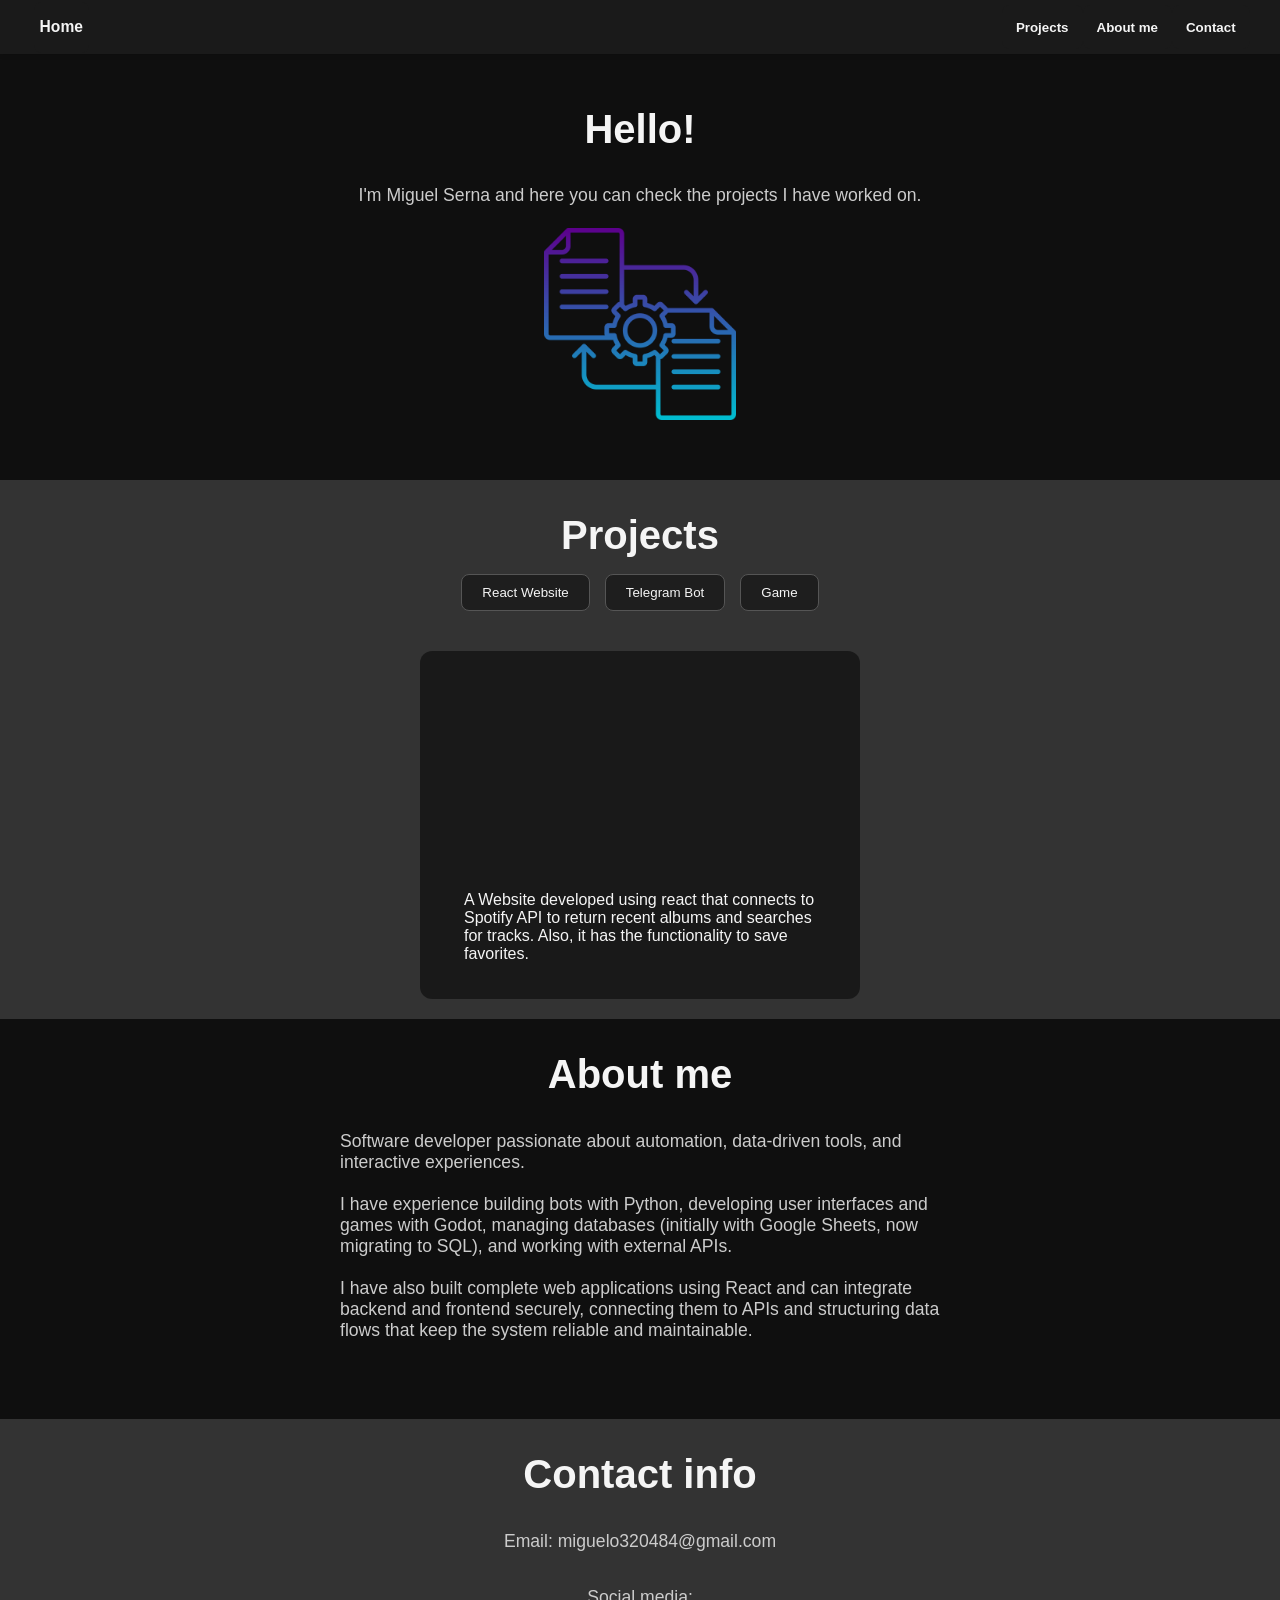
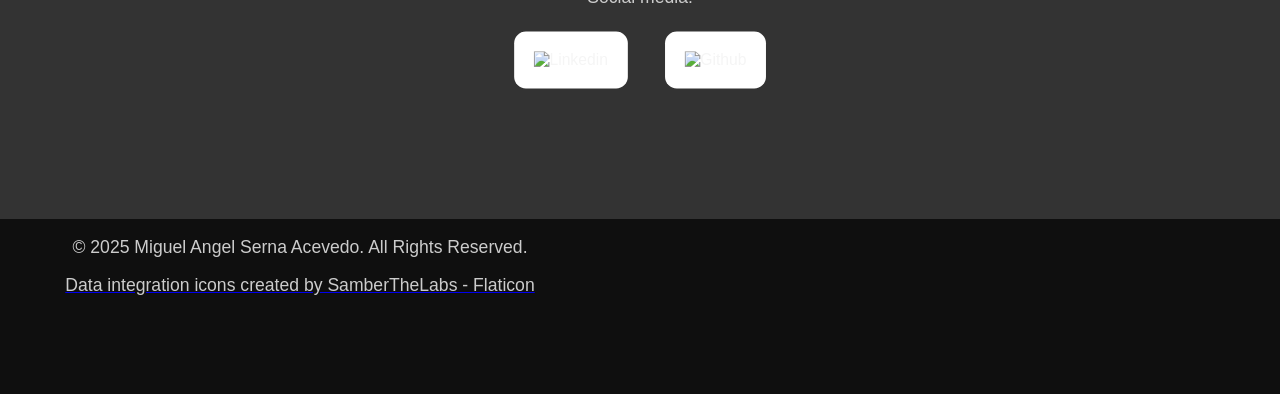
==== index.html @ 56863bd1 "Update index.html Fixed class licence not showing" ====
<!doctype html>
<html lang="en">
  <head>
    <meta charset="UTF-8" />
    <link rel="icon" type="image/png" href="./assets/icon.png" />
    <meta name="viewport" content="width=device-width, initial-scale=1.0" />
    <title>Miguel Serna</title>
    <link rel="stylesheet" href="style.css" />
  </head>
  <body>
    <div class="overlay"></div>
    <nav class="navbar">
      <div class="navbar-text">
        <button class="navbar-button" onclick="scrollToSection(`#home`)">
          <h3>Home</h3>
        </button>
      </div>
      <div class="navbar-text">
        <button class="navbar-button" onclick="scrollToSection(`#projects`)">
          <h3 class="navbar-sections">Projects</h3>
        </button>
        <button class="navbar-button" onclick="scrollToSection(`#about-me`)">
          <h3 class="navbar-sections">About me</h3>
        </button>
        <button class="navbar-button" onclick="scrollToSection(`#contact-me`)">
          <h3 class="navbar-sections">Contact</h3>
        </button>
      </div>
    </nav>
    <div class="container">
      <div id="home" class="section alt">
        <h1 class="title">Hello!</h1>
        <p class="description">
          I'm Miguel Serna and here you can check the projects I have worked on.
        </p>

        <img src="assets/data.png" alt="image" />
      </div>
      <div id="projects" class="section">
        <h2 class="title">Projects</h2>

        <div class="buttons">
          <button id="website-btn" class="toggle-btn">React Website</button>
          <button id="bot-btn" class="toggle-btn">Telegram Bot</button>
          <button id="game-btn" class="toggle-btn">Game</button>
        </div>

        <a
          href="https://music-app-miguel.netlify.app/"
          target="_blank"
          class="project-link"
        >
          <div id="website-project" class="project">
            <video
              class="video"
              src="assets/website.mp4"
              autoplay
              muted
              loop
            ></video>
            <p class="project-description">
              A Website developed using react that connects to Spotify API to
              return recent albums and searches for tracks. Also, it has the
              functionality to save favorites.
            </p>
          </div>
        </a>

        <a
          href="https://github.com/Sermiac/Telegram_bot"
          target="_blank"
          class="project-link"
        >
          <div id="bot-project" class="project">
            <video
              class="video"
              src="assets/bot.mp4"
              autoplay
              muted
              loop
            ></video>
            <p class="description">
              A Telegram bot that lists products, provides prices, and processes
              orders while sending notifications to a specific group ID. It uses
              a Google Sheets database to track totals and subtotals.
            </p>
          </div>
        </a>

        <a
          href="https://github.com/Sermiac/Choices-We-Make"
          target="_blank"
          class="project-link"
        >
          <div id="game-project" class="project">
            <video
              class="video"
              src="assets/game.mp4"
              autoplay
              muted
              loop
            ></video>
            <p class="description">
              2D side-scrolling narrative game with a modular system for
              configuring storylines, scenes, objects, and transitions via text
              files. Focused on streamlined story delivery and flexible content
              design.
            </p>
          </div>
        </a>
      </div>
      <div id="about-me" class="section alt">
        <h2 class="title">About me</h2>
        <p class="description">
          Software developer passionate about automation, data-driven tools, and
          interactive experiences.
          <br /><br />
          I have experience building bots with Python, developing user
          interfaces and games with Godot, managing databases (initially with
          Google Sheets, now migrating to SQL), and working with external APIs.
          <br /><br />
          I have also built complete web applications using React and can
          integrate backend and frontend securely, connecting them to APIs and
          structuring data flows that keep the system reliable and maintainable.
        </p>
      </div>
      <div id="contact-me" class="section">
        <h2 class="title">Contact info</h2>
        <p class="description">Email: miguelo320484@gmail.com</p>
        <p class="description">Social media:</p>
        <div class="buttons">
          <a
            href="https://linkedin.com/in/miguel-serna-acevedo-18a68b280"
            target="_blank"
            class="project-link"
          >
            <div class="contact-container alt">
              <img
                src="https://imgs.search.brave.com/XATwlzvAygQOLcfSoq_DYROZoWQ9EqKT78TuJNdqAvY/rs:fit:860:0:0:0/g:ce/aHR0cHM6Ly9zdGF0/aWMudmVjdGVlenku/Y29tL3N5c3RlbS9y/ZXNvdXJjZXMvdGh1/bWJuYWlscy8wMjMv/OTg2LzU2OC9zbWFs/bC9saW5rZWRpbi1s/b2dvLWxpbmtlZGlu/LWxvZ28tdHJhbnNw/YXJlbnQtbGlua2Vk/aW4taWNvbi10cmFu/c3BhcmVudC1mcmVl/LWZyZWUtcG5nLnBu/Zw"
                alt="Linkedin"
              />
            </div>
          </a>
          <a
            href="https://github.com/Sermiac"
            target="_blank"
            class="project-link"
          >
            <div class="contact-container alt">
              <img
                src="https://imgs.search.brave.com/np-NaC0N3gBsHZTYs6VaesbSU5ZQTfcZ-SAea-uqIb4/rs:fit:860:0:0:0/g:ce/aHR0cHM6Ly9hc3Nl/dHMuc3RpY2twbmcu/Y29tL2ltYWdlcy81/ODQ3Zjk4ZmNlZjEw/MTRjMGI1ZTQ4YzAu/cG5n"
                alt="Github"
              />
            </div>
          </a>
        </div>
      </div>
      <p class="description licence">
        © 2025 Miguel Angel Serna Acevedo. All Rights Reserved.
      </p>
      <a
        href="https://www.flaticon.com/free-icons/data-integration"
        title="data integration icons"
      >
        <p class="description licence">
          Data integration icons created by SamberTheLabs - Flaticon
        </p></a
      >
    </div>
  </body>
  <script src="main.js"></script>
</html>
---- style.css ----
body {
  margin: 0;
  background-color: #0f0f0f;
  color: #f5f5f5;
  font-family: "Segoe UI", sans-serif;
  overflow-x: hidden;
}

.overlay {
  opacity: 0.05;
  position: fixed;
  top: 0;
  left: 0;
  width: 100%;
  height: 100%;
  z-index: -1;
}

.navbar {
  position: fixed;
  width: 100%;
  text-align: center;
  background-color: #1a1a1a;
  padding: 0.1rem;
  display: flex;
  justify-content: space-between;
  align-items: center;
  box-shadow: 0 2px 4px rgba(0, 0, 0, 0.1);
  z-index: 1;
}

.navbar-button {
  box-shadow: 0;
  background-color: #1a1a1a;
  border-radius: 8px;
  border: 0;
  color: #f5f5f5;
  cursor: pointer;
}

.navbar-button:hover {
  transform: scale(1.05);
}

.navbar-text {
  margin-inline: 2rem;
  display: flex;
  justify-content: space-between;
  align-items: center;
}

.navbar-sections {
  font-size: 100%;
  margin-inline: 0.5rem;
}

.container {
  margin: 0 auto;
  padding: 80px 0;
}

.title {
  text-align: center;
  font-size: 2.5rem;
  margin-bottom: 1rem;
}

.description {
  margin-inline: 1rem;
  max-width: 600px;
  font-size: 1.1rem;
  color: #cccccc;
}

.project-description {
  margin-inline: 1.5rem;
  font-size: 1rem;
  max-width: 500px;
}

.section {
  left: 0;
  width: 100%;
  min-height: 400px;
  background-color: #333;

  text-align: justify-content;
  display: flex;
  align-items: center;
  flex-direction: column;
}

.section.alt {
  background-color: #0f0f0f;
}

.buttons {
  display: flex;
  justify-content: center;
  gap: 15px;
  margin-bottom: 20px;
}

.toggle-btn {
  background-color: #1e1e1e;
  border: 1px solid #555;
  color: #f5f5f5;
  padding: 10px 20px;
  border-radius: 8px;
  cursor: pointer;
  transition:
    transform 0.2s ease,
    background-color 0.3s ease;
}

.toggle-btn:hover {
  background-color: #333;
  transform: scale(1.05);
}

.project {
  opacity: 0;
  transform: scale(0.98);
  transition:
    opacity 0.3s ease,
    transform 0.3s ease;
  display: none;
  background-color: rgba(0, 0, 0, 0.5);
  border-radius: 12px;
  padding: 20px;
  margin-inline: 10px;
  margin-top: 20px;
  margin-bottom: 20px;

  max-width: 400px;
}

.project.visible {
  display: block;
  opacity: 1;
  transform: scale(1);
}

.project.hidden {
  opacity: 0;
  transform: scale(0.95);
}

.project-link {
  text-decoration: none;
  color: inherit;
  display: block;
}

.project-link:hover .project {
  transform: scale(1.02);
  transition: transform 0.3s ease;
}

.video {
  min-width: 400px;
  max-width: 100%;
  height: auto;

  width: clamp(400px, 50%, 600px);
}

.contact-container {
  transform: scale(0.98);
  transition:
    opacity 0.3s ease,
    transform 0.3s ease;
  display: block;
  background-color: rgba(0, 0, 0, 0.5);
  border-radius: 12px;
  padding: 20px;
  margin-inline: 10px;
  margin-top: 5px;
  cursor: pointer;
}
.contact-container.alt {
  background-color: #ffffff;
}

.contact-container:hover {
  transform: scale(1.02);
  transition: transform 0.3s ease;
}

.contact-container:hover .alt {
  transform: none;
  transition: none;
}

.description.licence {
  margin-inline: 0;
  text-align: center;
}

img {
  max-width: 200px;
}

.foto {
  padding: 5px;
  border-radius: 50px;
  max-width: 50px;
}
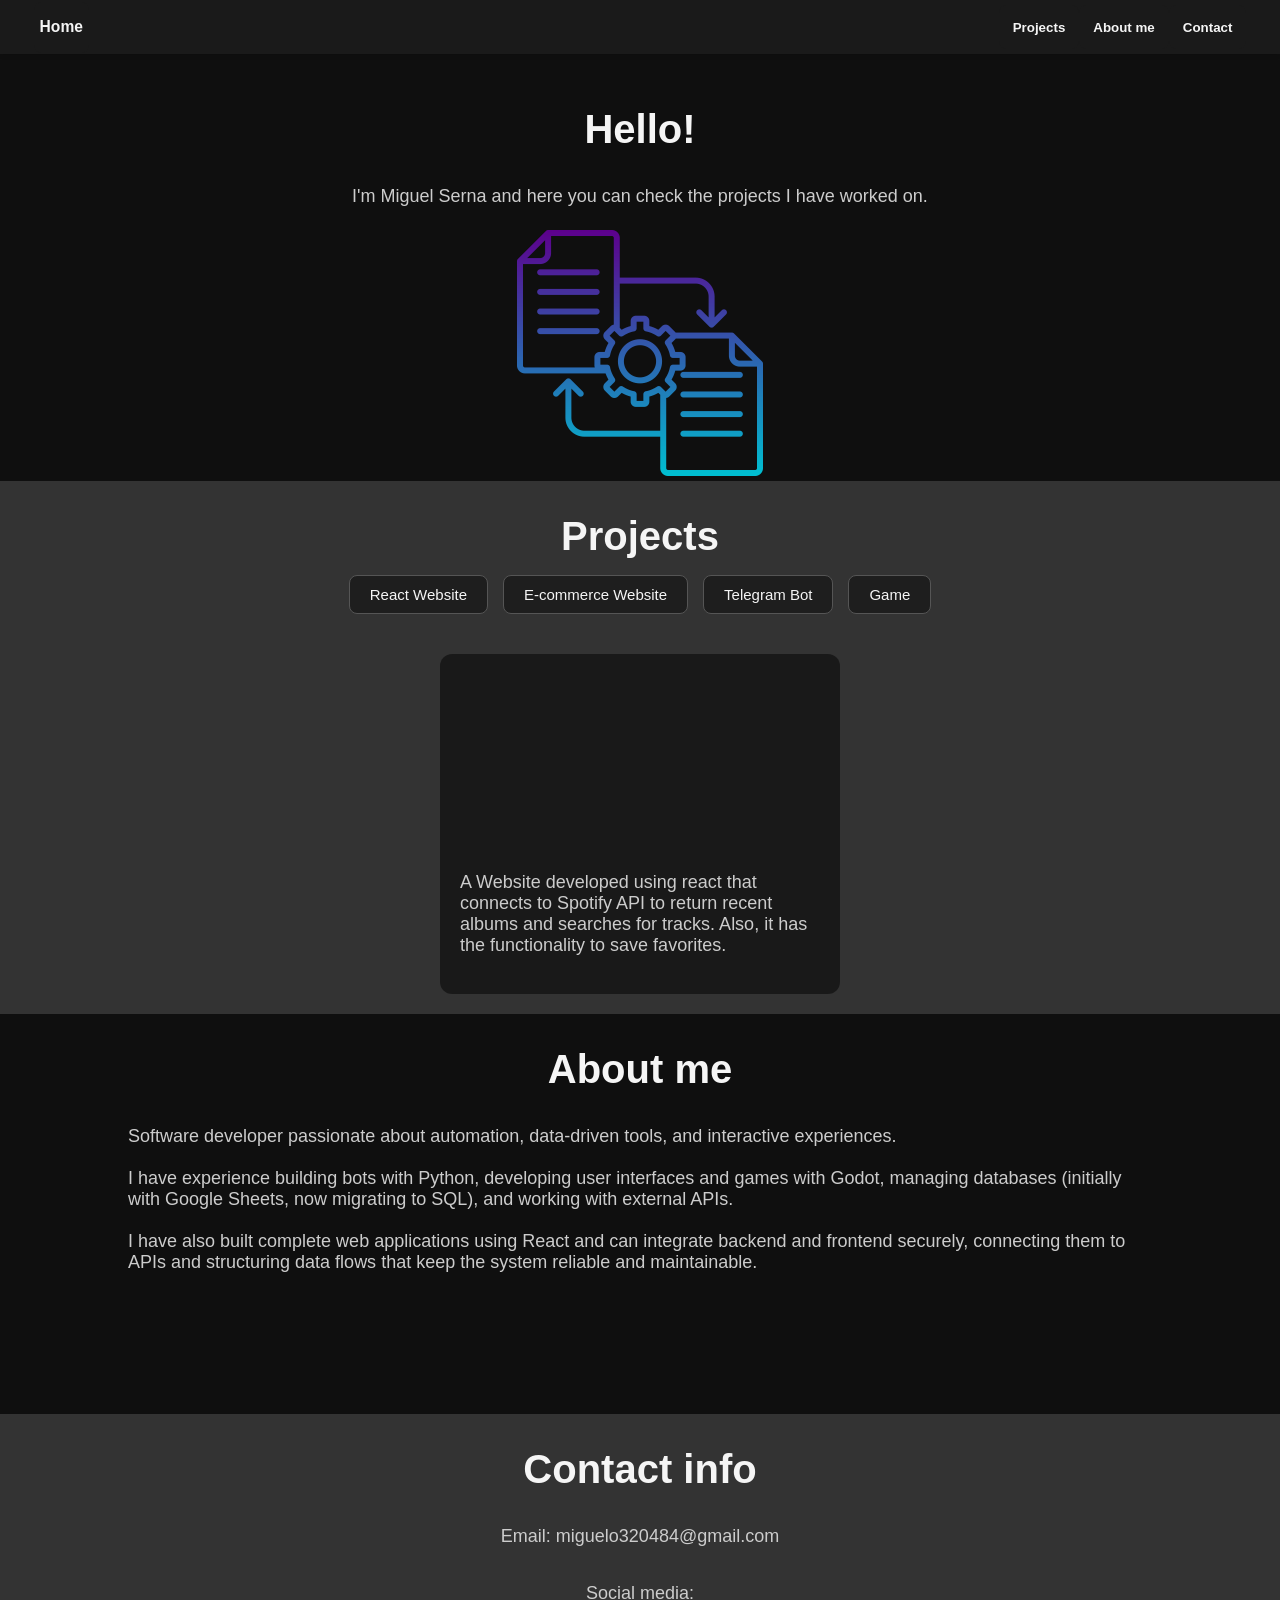
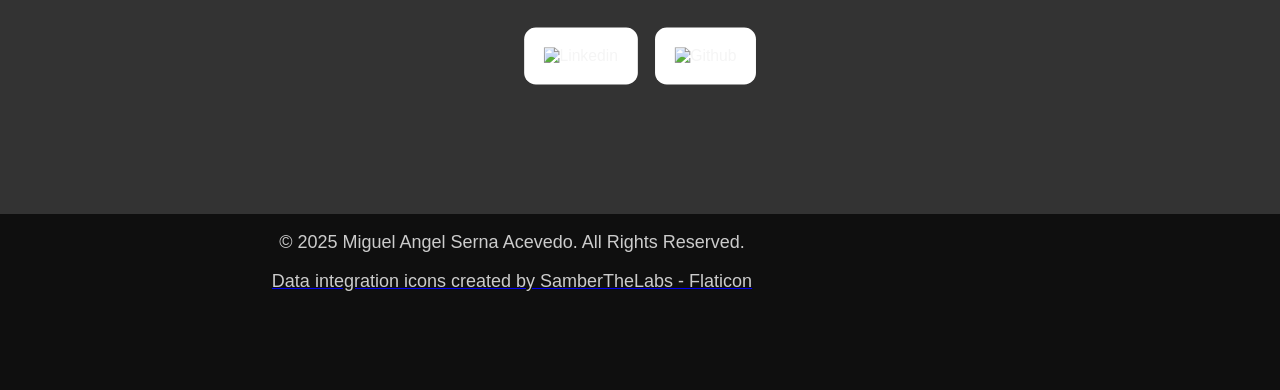
==== commit 472e3395: "Added projects Added e-commerce project Updated styles to fit cellphone resolutions" ====
--- a/index.html
+++ b/index.html
@@ -41,6 +41,9 @@
 
         <div class="buttons">
           <button id="website-btn" class="toggle-btn">React Website</button>
+          <button id="e-commerce-btn" class="toggle-btn">
+            E-commerce Website
+          </button>
           <button id="bot-btn" class="toggle-btn">Telegram Bot</button>
           <button id="game-btn" class="toggle-btn">Game</button>
         </div>
@@ -58,7 +61,7 @@
               muted
               loop
             ></video>
-            <p class="project-description">
+            <p class="description">
               A Website developed using react that connects to Spotify API to
               return recent albums and searches for tracks. Also, it has the
               functionality to save favorites.
@@ -83,6 +86,24 @@
               A Telegram bot that lists products, provides prices, and processes
               orders while sending notifications to a specific group ID. It uses
               a Google Sheets database to track totals and subtotals.
+            </p>
+          </div>
+        </a>
+
+        <a href="http://192.210.228.253/" target="_blank" class="project-link">
+          <div id="e-commerce-project" class="project">
+            <video
+              class="video"
+              src="assets/e-commerce.mp4"
+              autoplay
+              muted
+              loop
+            ></video>
+            <p class="description">
+              Web application with product catalog management, dynamic product
+              pages, shopping cart functionality, and user authentication. Built
+              database-driven logic for cart persistence, user sessions, and
+              order flow.
             </p>
           </div>
         </a>
--- a/style.css
+++ b/style.css
@@ -1,5 +1,12 @@
+* {
+  box-sizing: border-box;
+}
+
 body {
   margin: 0;
+  min-height: 100vh;
+  width: 100%;
+
   background-color: #0f0f0f;
   color: #f5f5f5;
   font-family: "Segoe UI", sans-serif;
@@ -57,6 +64,9 @@
 .container {
   margin: 0 auto;
   padding: 80px 0;
+
+  left: 0;
+  width: 100%;
 }
 
 .title {
@@ -66,14 +76,12 @@
 }
 
 .description {
-  margin-inline: 1rem;
-  max-width: 600px;
-  font-size: 1.1rem;
+  max-width: 80vw;
+  font-size: clamp(15px, 2.5vw, 18px);
   color: #cccccc;
 }
 
 .project-description {
-  margin-inline: 1.5rem;
   font-size: 1rem;
   max-width: 500px;
 }
@@ -88,6 +96,7 @@
   display: flex;
   align-items: center;
   flex-direction: column;
+  padding-inline: 1rem;
 }
 
 .section.alt {
@@ -111,6 +120,9 @@
   transition:
     transform 0.2s ease,
     background-color 0.3s ease;
+
+  max-width: 20vw;
+  font-size: clamp(10px, 2.5vw, 15px);
 }
 
 .toggle-btn:hover {
@@ -128,7 +140,6 @@
   background-color: rgba(0, 0, 0, 0.5);
   border-radius: 12px;
   padding: 20px;
-  margin-inline: 10px;
   margin-top: 20px;
   margin-bottom: 20px;
 
@@ -158,11 +169,11 @@
 }
 
 .video {
-  min-width: 400px;
+  display: block;
   max-width: 100%;
+  width: clamp(400px, 50%, 600px);
   height: auto;
-
-  width: clamp(400px, 50%, 600px);
+  margin: 0 auto;
 }
 
 .contact-container {
@@ -174,7 +185,6 @@
   background-color: rgba(0, 0, 0, 0.5);
   border-radius: 12px;
   padding: 20px;
-  margin-inline: 10px;
   margin-top: 5px;
   cursor: pointer;
 }
@@ -198,7 +208,7 @@
 }
 
 img {
-  max-width: 200px;
+  max-width: 20vw;
 }
 
 .foto {
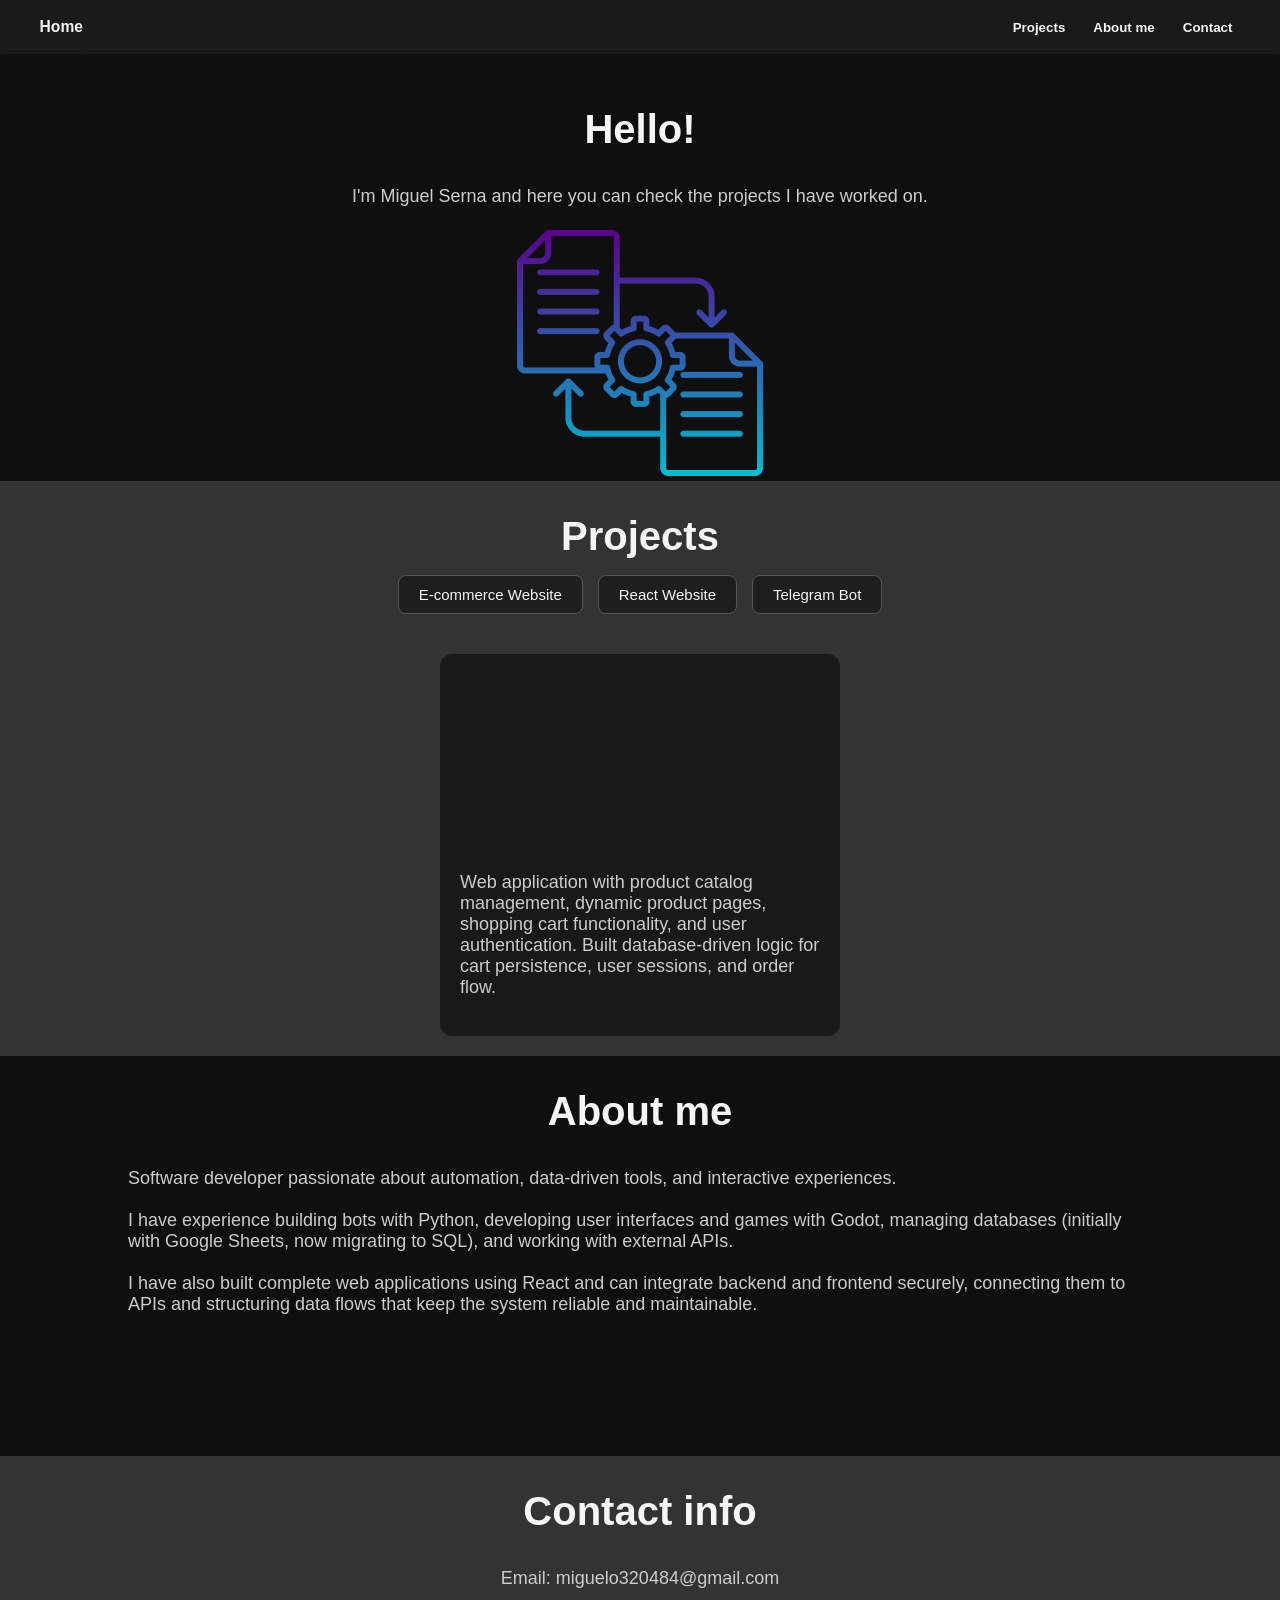
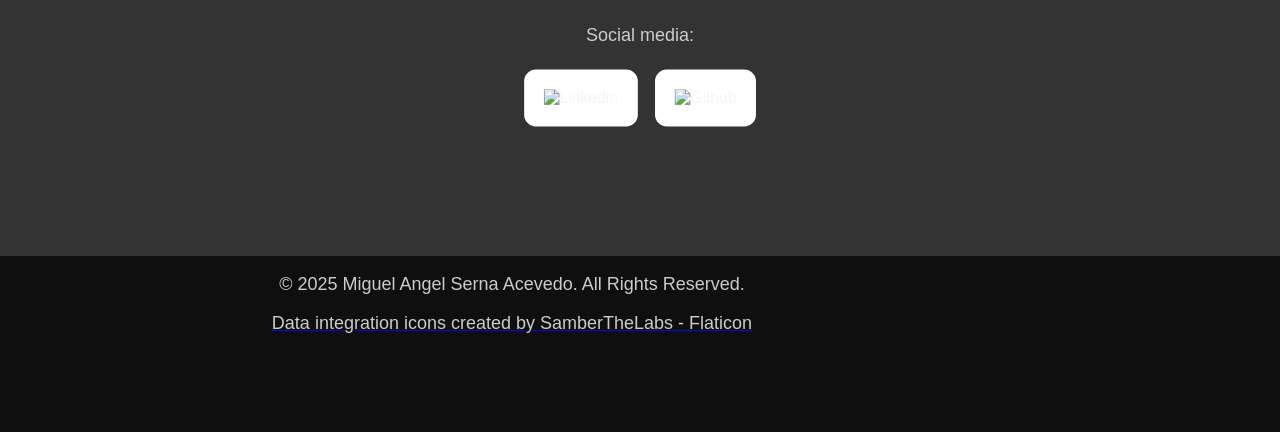
==== commit 4d1f6116: "Updated projects visuals" ====
--- a/index.html
+++ b/index.html
@@ -40,13 +40,31 @@
         <h2 class="title">Projects</h2>
 
         <div class="buttons">
-          <button id="website-btn" class="toggle-btn">React Website</button>
           <button id="e-commerce-btn" class="toggle-btn">
             E-commerce Website
           </button>
+          <button id="website-btn" class="toggle-btn">React Website</button>
+
           <button id="bot-btn" class="toggle-btn">Telegram Bot</button>
-          <button id="game-btn" class="toggle-btn">Game</button>
         </div>
+
+        <a href="https://sermiac.com.co" target="_blank" class="project-link">
+          <div id="e-commerce-project" class="project">
+            <video
+              class="video"
+              src="assets/e-commerce.mp4"
+              autoplay
+              muted
+              loop
+            ></video>
+            <p class="description">
+              Web application with product catalog management, dynamic product
+              pages, shopping cart functionality, and user authentication. Built
+              database-driven logic for cart persistence, user sessions, and
+              order flow.
+            </p>
+          </div>
+        </a>
 
         <a
           href="https://music-app-miguel.netlify.app/"
@@ -86,46 +104,6 @@
               A Telegram bot that lists products, provides prices, and processes
               orders while sending notifications to a specific group ID. It uses
               a Google Sheets database to track totals and subtotals.
-            </p>
-          </div>
-        </a>
-
-        <a href="http://192.210.228.253/" target="_blank" class="project-link">
-          <div id="e-commerce-project" class="project">
-            <video
-              class="video"
-              src="assets/e-commerce.mp4"
-              autoplay
-              muted
-              loop
-            ></video>
-            <p class="description">
-              Web application with product catalog management, dynamic product
-              pages, shopping cart functionality, and user authentication. Built
-              database-driven logic for cart persistence, user sessions, and
-              order flow.
-            </p>
-          </div>
-        </a>
-
-        <a
-          href="https://github.com/Sermiac/Choices-We-Make"
-          target="_blank"
-          class="project-link"
-        >
-          <div id="game-project" class="project">
-            <video
-              class="video"
-              src="assets/game.mp4"
-              autoplay
-              muted
-              loop
-            ></video>
-            <p class="description">
-              2D side-scrolling narrative game with a modular system for
-              configuring storylines, scenes, objects, and transitions via text
-              files. Focused on streamlined story delivery and flexible content
-              design.
             </p>
           </div>
         </a>
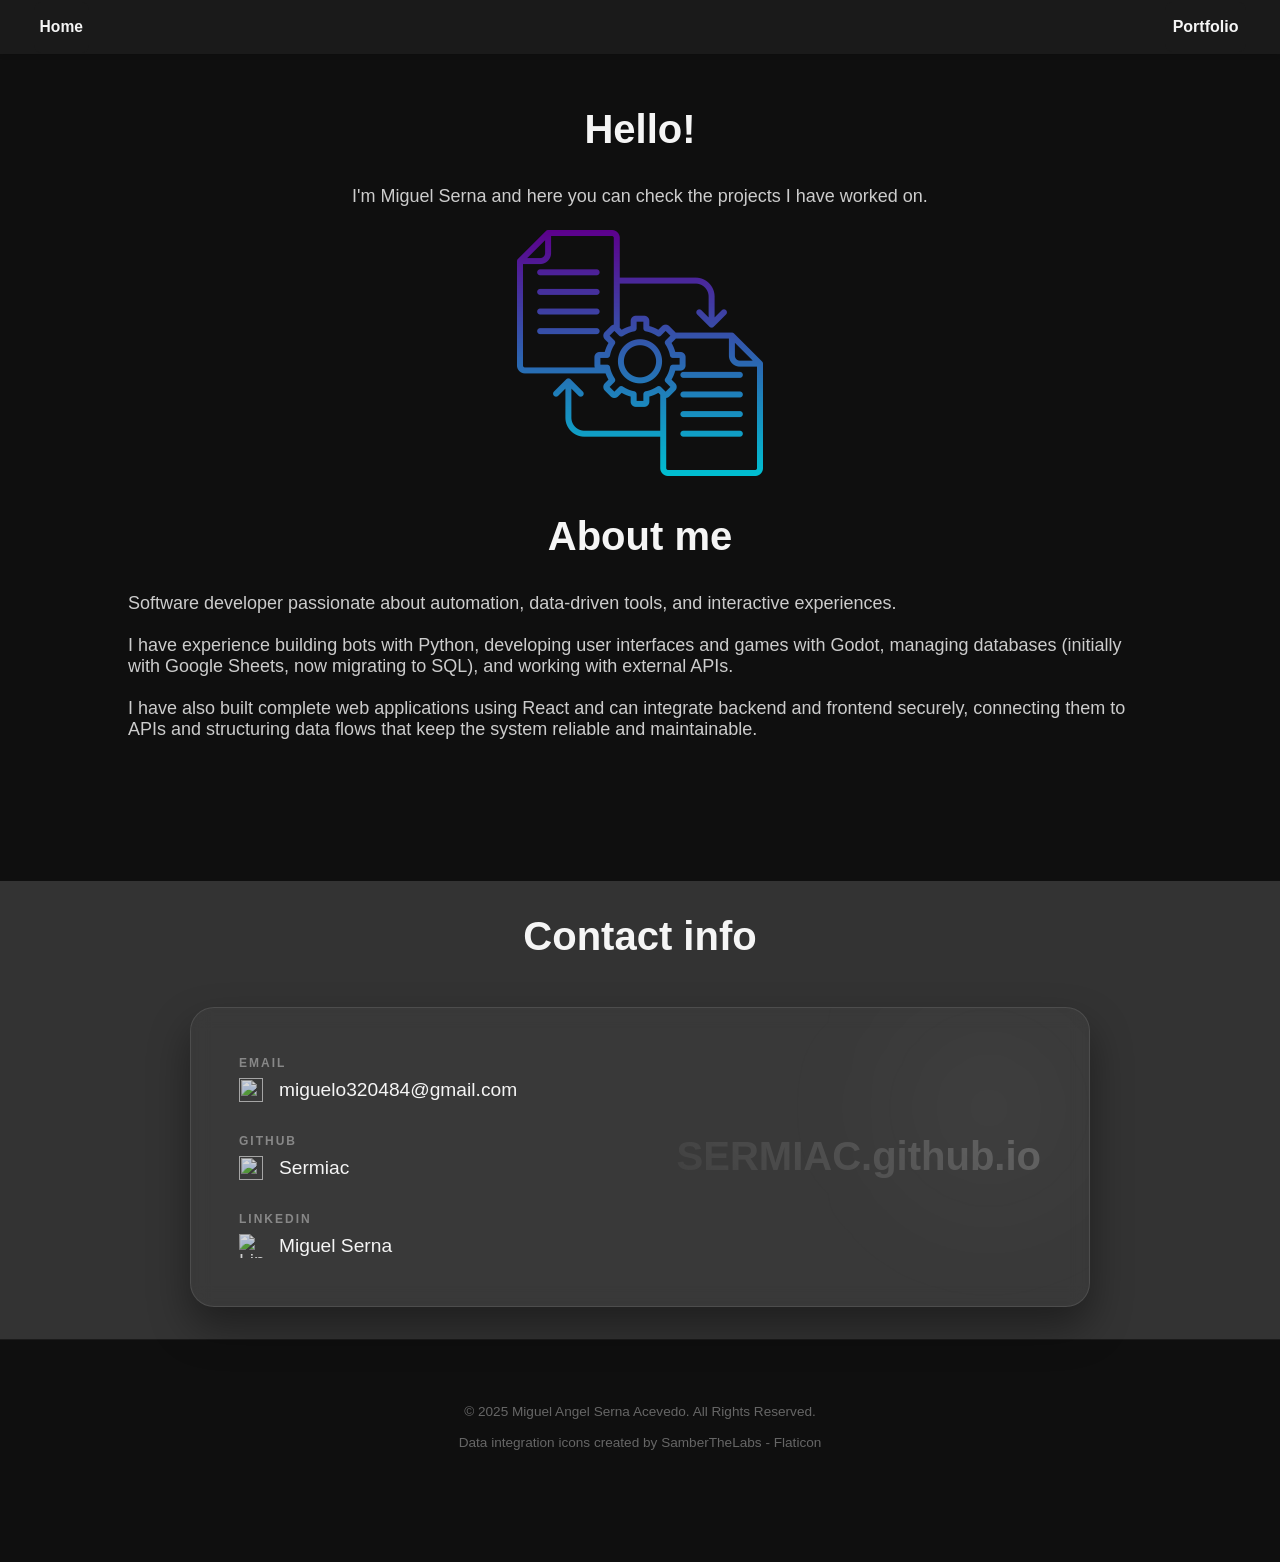
==== commit 2666631f: "Updated page organization and visuals" ====
--- a/index.html
+++ b/index.html
@@ -5,7 +5,7 @@
     <link rel="icon" type="image/png" href="./assets/icon.png" />
     <meta name="viewport" content="width=device-width, initial-scale=1.0" />
     <title>Miguel Serna</title>
-    <link rel="stylesheet" href="style.css" />
+    <link rel="stylesheet" href="css/style.css" />
   </head>
   <body>
     <div class="overlay"></div>
@@ -16,15 +16,13 @@
         </button>
       </div>
       <div class="navbar-text">
-        <button class="navbar-button" onclick="scrollToSection(`#projects`)">
-          <h3 class="navbar-sections">Projects</h3>
-        </button>
-        <button class="navbar-button" onclick="scrollToSection(`#about-me`)">
-          <h3 class="navbar-sections">About me</h3>
-        </button>
-        <button class="navbar-button" onclick="scrollToSection(`#contact-me`)">
-          <h3 class="navbar-sections">Contact</h3>
-        </button>
+        <a
+          href="pages/portfolio.html"
+          class="navbar-button"
+          style="text-decoration: none"
+        >
+          <h3 class="navbar-sections">Portfolio</h3>
+        </a>
       </div>
     </nav>
     <div class="container">
@@ -35,78 +33,6 @@
         </p>
 
         <img src="assets/data.png" alt="image" />
-      </div>
-      <div id="projects" class="section">
-        <h2 class="title">Projects</h2>
-
-        <div class="buttons">
-          <button id="e-commerce-btn" class="toggle-btn">
-            E-commerce Website
-          </button>
-          <button id="website-btn" class="toggle-btn">React Website</button>
-
-          <button id="bot-btn" class="toggle-btn">Telegram Bot</button>
-        </div>
-
-        <a href="https://sermiac.com.co" target="_blank" class="project-link">
-          <div id="e-commerce-project" class="project">
-            <video
-              class="video"
-              src="assets/e-commerce.mp4"
-              autoplay
-              muted
-              loop
-            ></video>
-            <p class="description">
-              Web application with product catalog management, dynamic product
-              pages, shopping cart functionality, and user authentication. Built
-              database-driven logic for cart persistence, user sessions, and
-              order flow.
-            </p>
-          </div>
-        </a>
-
-        <a
-          href="https://music-app-miguel.netlify.app/"
-          target="_blank"
-          class="project-link"
-        >
-          <div id="website-project" class="project">
-            <video
-              class="video"
-              src="assets/website.mp4"
-              autoplay
-              muted
-              loop
-            ></video>
-            <p class="description">
-              A Website developed using react that connects to Spotify API to
-              return recent albums and searches for tracks. Also, it has the
-              functionality to save favorites.
-            </p>
-          </div>
-        </a>
-
-        <a
-          href="https://github.com/Sermiac/Telegram_bot"
-          target="_blank"
-          class="project-link"
-        >
-          <div id="bot-project" class="project">
-            <video
-              class="video"
-              src="assets/bot.mp4"
-              autoplay
-              muted
-              loop
-            ></video>
-            <p class="description">
-              A Telegram bot that lists products, provides prices, and processes
-              orders while sending notifications to a specific group ID. It uses
-              a Google Sheets database to track totals and subtotals.
-            </p>
-          </div>
-        </a>
       </div>
       <div id="about-me" class="section alt">
         <h2 class="title">About me</h2>
@@ -125,47 +51,75 @@
       </div>
       <div id="contact-me" class="section">
         <h2 class="title">Contact info</h2>
-        <p class="description">Email: miguelo320484@gmail.com</p>
-        <p class="description">Social media:</p>
-        <div class="buttons">
-          <a
-            href="https://linkedin.com/in/miguel-serna-acevedo-18a68b280"
-            target="_blank"
-            class="project-link"
-          >
-            <div class="contact-container alt">
-              <img
-                src="https://imgs.search.brave.com/XATwlzvAygQOLcfSoq_DYROZoWQ9EqKT78TuJNdqAvY/rs:fit:860:0:0:0/g:ce/aHR0cHM6Ly9zdGF0/aWMudmVjdGVlenku/Y29tL3N5c3RlbS9y/ZXNvdXJjZXMvdGh1/bWJuYWlscy8wMjMv/OTg2LzU2OC9zbWFs/bC9saW5rZWRpbi1s/b2dvLWxpbmtlZGlu/LWxvZ28tdHJhbnNw/YXJlbnQtbGlua2Vk/aW4taWNvbi10cmFu/c3BhcmVudC1mcmVl/LWZyZWUtcG5nLnBu/Zw"
-                alt="Linkedin"
-              />
+        <div class="contact-section-container">
+          <div class="bg-animation"></div>
+
+          <div class="contact-columns">
+            <div class="contact-column-item">
+              <span class="contact-label">Email</span>
+              <a href="mailto:miguelo320484@gmail.com" class="contact-value">
+                <img
+                  src="https://cdn.simpleicons.org/gmail/white"
+                  width="20"
+                  alt=""
+                />
+                <span>miguelo320484@gmail.com</span>
+              </a>
             </div>
-          </a>
-          <a
-            href="https://github.com/Sermiac"
-            target="_blank"
-            class="project-link"
-          >
-            <div class="contact-container alt">
-              <img
-                src="https://imgs.search.brave.com/np-NaC0N3gBsHZTYs6VaesbSU5ZQTfcZ-SAea-uqIb4/rs:fit:860:0:0:0/g:ce/aHR0cHM6Ly9hc3Nl/dHMuc3RpY2twbmcu/Y29tL2ltYWdlcy81/ODQ3Zjk4ZmNlZjEw/MTRjMGI1ZTQ4YzAu/cG5n"
-                alt="Github"
-              />
+
+            <div class="contact-column-item">
+              <span class="contact-label">Github</span>
+              <a
+                href="https://github.com/Sermiac"
+                target="_blank"
+                class="contact-value"
+              >
+                <img
+                  src="https://cdn.simpleicons.org/github/white"
+                  width="20"
+                  alt=""
+                />
+                <span>Sermiac</span>
+              </a>
             </div>
-          </a>
+
+            <div class="contact-column-item">
+              <span class="contact-label">LinkedIn</span>
+              <a
+                href="https://linkedin.com/in/miguel-serna-acevedo-18a68b280"
+                target="_blank"
+                class="contact-value"
+              >
+                <img
+                  src="https://cdn-icons-png.flaticon.com/512/145/145807.png"
+                  width="20"
+                  alt="LinkedIn"
+                />
+                <span>Miguel Serna</span>
+              </a>
+            </div>
+          </div>
+
+          <div class="contact-brand">
+            <span class="brand-name">SERMIAC.github.io</span>
+          </div>
         </div>
       </div>
-      <p class="description licence">
-        © 2025 Miguel Angel Serna Acevedo. All Rights Reserved.
-      </p>
-      <a
-        href="https://www.flaticon.com/free-icons/data-integration"
-        title="data integration icons"
-      >
+      <footer>
         <p class="description licence">
-          Data integration icons created by SamberTheLabs - Flaticon
-        </p></a
-      >
+          © 2025 Miguel Angel Serna Acevedo. All Rights Reserved.
+        </p>
+        <a
+          href="https://www.flaticon.com/free-icons/data-integration"
+          title="data integration icons"
+          style="text-decoration: none"
+        >
+          <p class="description licence">
+            Data integration icons created by SamberTheLabs - Flaticon
+          </p></a
+        >
+      </footer>
     </div>
   </body>
-  <script src="main.js"></script>
+  <script src="js/main.js"></script>
 </html>
--- a/css/style.css
+++ b/css/style.css
@@ -0,0 +1,310 @@
+* {
+  box-sizing: border-box;
+}
+
+body {
+  margin: 0;
+  min-height: 100vh;
+  width: 100%;
+
+  background-color: #0f0f0f;
+  color: #f5f5f5;
+  font-family: "Segoe UI", sans-serif;
+  overflow-x: hidden;
+}
+
+.overlay {
+  opacity: 0.05;
+  position: fixed;
+  top: 0;
+  left: 0;
+  width: 100%;
+  height: 100%;
+  z-index: -1;
+}
+
+.navbar {
+  position: fixed;
+  width: 100%;
+  text-align: center;
+  background-color: #1a1a1a;
+  padding: 0.1rem;
+  display: flex;
+  justify-content: space-between;
+  align-items: center;
+  box-shadow: 0 2px 4px rgba(0, 0, 0, 0.1);
+  z-index: 1;
+}
+
+.navbar-button {
+  box-shadow: 0;
+  background-color: #1a1a1a;
+  border-radius: 8px;
+  border: 0;
+  color: #f5f5f5;
+  cursor: pointer;
+}
+
+.navbar-button:hover {
+  transform: scale(1.05);
+}
+
+.navbar-text {
+  margin-inline: 2rem;
+  display: flex;
+  justify-content: space-between;
+  align-items: center;
+}
+
+.navbar-sections {
+  font-size: 100%;
+  margin-inline: 0.5rem;
+}
+
+.container {
+  margin: 0 auto;
+  padding: 80px 0;
+
+  left: 0;
+  width: 100%;
+}
+
+.title {
+  text-align: center;
+  font-size: 2.5rem;
+  margin-bottom: 1rem;
+}
+
+.description {
+  max-width: 80vw;
+  font-size: clamp(15px, 2.5vw, 18px);
+  color: #cccccc;
+}
+
+.project-description {
+  font-size: 1rem;
+  max-width: 500px;
+}
+
+.section {
+  left: 0;
+  width: 100%;
+  min-height: 400px;
+  background-color: #333;
+
+  text-align: justify-content;
+  display: flex;
+  align-items: center;
+  flex-direction: column;
+  padding-inline: 1rem;
+}
+
+.section.alt {
+  background-color: #0f0f0f;
+}
+
+.project-grid {
+  display: grid;
+  grid-template-columns: repeat(auto-fit, minmax(300px, 1fr));
+  gap: 2rem;
+  width: 100%;
+  max-width: 1200px;
+  padding: 2rem;
+}
+
+.project-link {
+  text-decoration: none;
+  color: inherit;
+  display: block;
+}
+
+.project {
+  position: relative;
+  background-color: rgba(255, 255, 255, 0.05);
+  border-radius: 12px;
+  overflow: hidden;
+  transition: transform 0.3s ease, box-shadow 0.3s ease;
+  aspect-ratio: 16 / 9;
+  display: flex;
+  flex-direction: column;
+}
+
+.project:hover {
+  transform: translateY(-5px);
+  box-shadow: 0 10px 20px rgba(0, 0, 0, 0.4);
+}
+
+.video {
+  width: 100%;
+  height: 100%;
+  object-fit: cover;
+  display: block;
+}
+
+.project .description {
+  position: absolute;
+  bottom: 0;
+  left: 0;
+  right: 0;
+  background: linear-gradient(transparent, rgba(0, 0, 0, 0.9));
+  margin: 0;
+  max-width: 100%;
+  padding: 2rem 1rem 1rem;
+  opacity: 0;
+  transition: opacity 0.3s ease;
+  text-align: center;
+  font-size: 0.9rem;
+  pointer-events: none;
+}
+
+.project:hover .description {
+  opacity: 1;
+}
+
+.project-title {
+  position: absolute;
+  top: 1rem;
+  left: 1rem;
+  background: rgba(0, 0, 0, 0.6);
+  padding: 0.4rem 0.8rem;
+  border-radius: 4px;
+  font-size: 0.9rem;
+  font-weight: bold;
+  backdrop-filter: blur(4px);
+  z-index: 2;
+}
+.contact-section-container {
+  display: flex;
+  justify-content: space-between;
+  align-items: center;
+  width: 100%;
+  max-width: 900px;
+  margin: 2rem auto;
+  position: relative;
+  overflow: hidden;
+  padding: 3rem;
+  background: rgba(255, 255, 255, 0.03);
+  backdrop-filter: blur(10px);
+  border: 1px solid rgba(255, 255, 255, 0.1);
+  border-radius: 24px;
+  box-shadow: 0 20px 40px rgba(0, 0, 0, 0.4);
+}
+
+.contact-columns {
+  display: flex;
+  flex-direction: column;
+  gap: 2rem;
+  flex: 1;
+  z-index: 1;
+}
+
+.contact-column-item {
+  display: flex;
+  flex-direction: column;
+  gap: 0.5rem;
+  transition: transform 0.3s ease;
+}
+
+.contact-column-item:hover {
+  transform: translateX(10px);
+}
+
+.contact-label {
+  font-size: 0.75rem;
+  color: #888;
+  text-transform: uppercase;
+  letter-spacing: 2px;
+  font-weight: 600;
+}
+
+.contact-value {
+  display: flex;
+  align-items: center;
+  gap: 1rem;
+  font-size: 1.2rem;
+  color: #f5f5f5;
+  text-decoration: none;
+  transition: color 0.3s ease;
+}
+
+.contact-value:hover {
+  color: #ffffff;
+}
+
+.contact-value img {
+  width: 24px;
+  height: 24px;
+  opacity: 0.8;
+  transition: opacity 0.3s ease, transform 0.3s ease;
+}
+
+.contact-value:hover img {
+  opacity: 1;
+  transform: scale(1.1);
+}
+
+.contact-brand {
+  flex: 1;
+  text-align: right;
+  z-index: 1;
+  display: flex;
+  flex-direction: column;
+  justify-content: center;
+}
+
+.brand-name {
+  font-size: 2.5rem;
+  font-weight: 800;
+  background: linear-gradient(45deg, #555, #fff);
+  -webkit-background-clip: text;
+  -webkit-text-fill-color: transparent;
+  opacity: 0.2;
+  white-space: nowrap;
+  user-select: none;
+}
+
+.bg-animation {
+  position: absolute;
+  top: -50px;
+  right: -50px;
+  width: 300px;
+  height: 300px;
+  background: radial-gradient(circle, rgba(255,255,255,0.05) 0%, transparent 70%);
+  border-radius: 50%;
+  filter: blur(60px);
+  animation: float 10s infinite ease-in-out;
+  z-index: 0;
+}
+
+@keyframes float {
+  0%, 100% { transform: translate(0, 0); }
+  50% { transform: translate(-30px, 30px); }
+}
+
+footer {
+  width: 100%;
+  padding: 4rem 2rem 2rem;
+  display: flex;
+  flex-direction: column;
+  align-items: center;
+  gap: 1rem;
+  background-color: transparent;
+  border-top: 1px solid rgba(255, 255, 255, 0.05);
+}
+
+.description.licence {
+  margin: 0;
+  text-align: center;
+  font-size: 0.85rem;
+  color: #666;
+}
+
+img {
+  max-width: 20vw;
+}
+
+.foto {
+  padding: 5px;
+  border-radius: 50px;
+  max-width: 50px;
+}
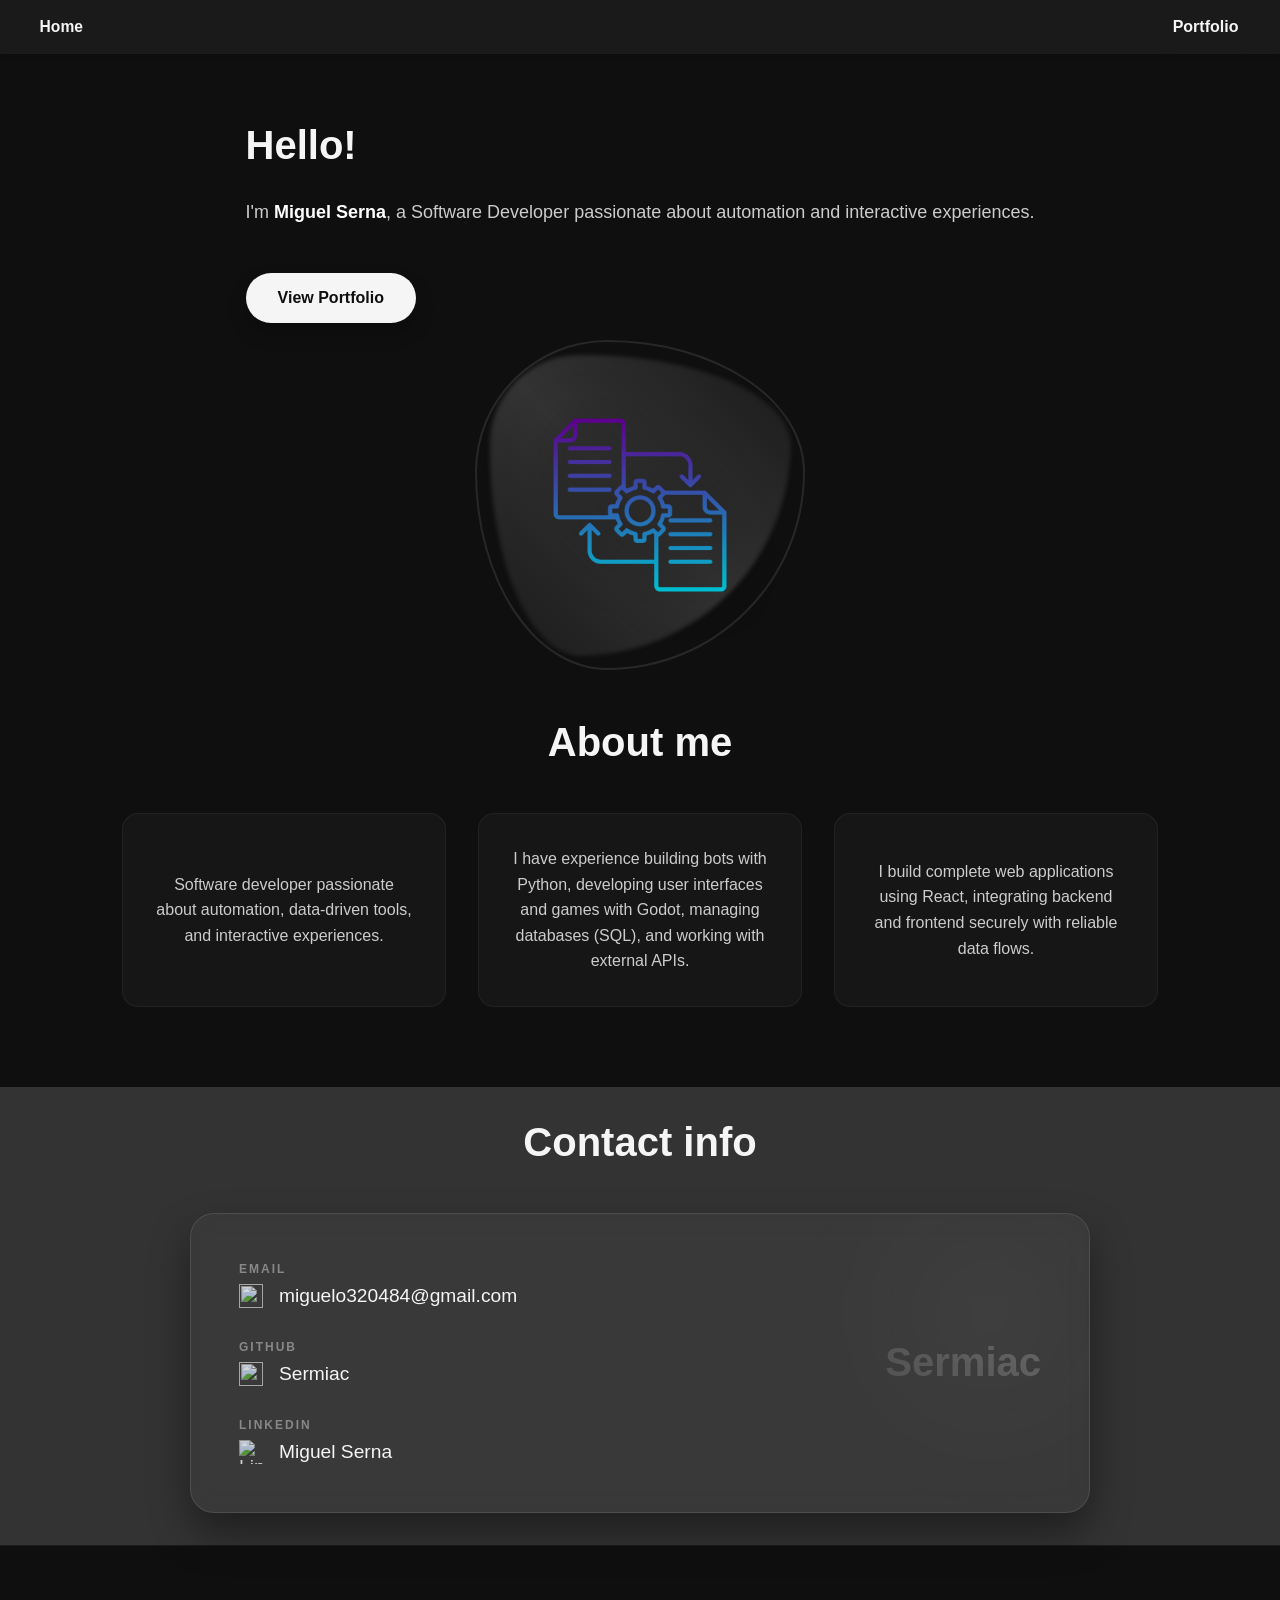
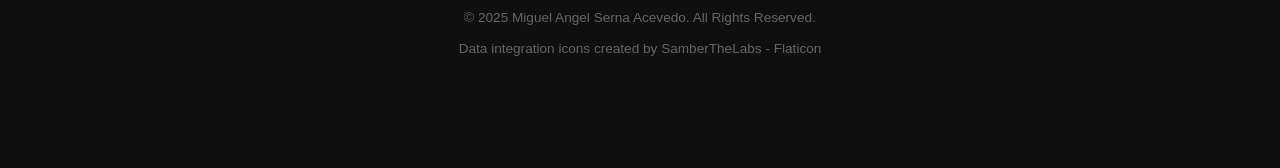
==== commit de7d52a3: "Updated page organization and visuals" ====
--- a/index.html
+++ b/index.html
@@ -26,28 +26,53 @@
       </div>
     </nav>
     <div class="container">
-      <div id="home" class="section alt">
-        <h1 class="title">Hello!</h1>
-        <p class="description">
-          I'm Miguel Serna and here you can check the projects I have worked on.
-        </p>
+      <div id="home" class="section alt hero-section">
+        <div class="hero-content">
+          <h1 class="title">Hello!</h1>
+          <p class="description">
+            I'm <span class="highlight">Miguel Serna</span>, a Software
+            Developer passionate about automation and interactive experiences.
+          </p>
+          <div class="hero-buttons">
+            <a href="pages/portfolio.html" class="cta-button">View Portfolio</a>
+          </div>
+        </div>
 
-        <img src="assets/data.png" alt="image" />
+        <div class="hero-visual">
+          <div class="blob-container">
+            <div class="blob"></div>
+            <div class="blob-outline"></div>
+            <img
+              src="assets/data.png"
+              alt="Data Visualization"
+              class="hero-img"
+            />
+          </div>
+        </div>
       </div>
       <div id="about-me" class="section alt">
         <h2 class="title">About me</h2>
-        <p class="description">
-          Software developer passionate about automation, data-driven tools, and
-          interactive experiences.
-          <br /><br />
-          I have experience building bots with Python, developing user
-          interfaces and games with Godot, managing databases (initially with
-          Google Sheets, now migrating to SQL), and working with external APIs.
-          <br /><br />
-          I have also built complete web applications using React and can
-          integrate backend and frontend securely, connecting them to APIs and
-          structuring data flows that keep the system reliable and maintainable.
-        </p>
+        <div class="about-grid">
+          <div class="about-item">
+            <p class="description">
+              Software developer passionate about automation, data-driven tools,
+              and interactive experiences.
+            </p>
+          </div>
+          <div class="about-item">
+            <p class="description">
+              I have experience building bots with Python, developing user
+              interfaces and games with Godot, managing databases (SQL), and
+              working with external APIs.
+            </p>
+          </div>
+          <div class="about-item">
+            <p class="description">
+              I build complete web applications using React, integrating backend
+              and frontend securely with reliable data flows.
+            </p>
+          </div>
+        </div>
       </div>
       <div id="contact-me" class="section">
         <h2 class="title">Contact info</h2>
@@ -101,7 +126,7 @@
           </div>
 
           <div class="contact-brand">
-            <span class="brand-name">SERMIAC.github.io</span>
+            <span class="brand-name">Sermiac</span>
           </div>
         </div>
       </div>
--- a/css/style.css
+++ b/css/style.css
@@ -2,15 +2,18 @@
   box-sizing: border-box;
 }
 
+html, body {
+  margin: 0;
+  padding: 0;
+  width: 100%;
+  overflow-x: hidden;
+}
+
 body {
-  margin: 0;
   min-height: 100vh;
-  width: 100%;
-
   background-color: #0f0f0f;
   color: #f5f5f5;
   font-family: "Segoe UI", sans-serif;
-  overflow-x: hidden;
 }
 
 .overlay {
@@ -33,7 +36,7 @@
   justify-content: space-between;
   align-items: center;
   box-shadow: 0 2px 4px rgba(0, 0, 0, 0.1);
-  z-index: 1;
+  z-index: 10;
 }
 
 .navbar-button {
@@ -69,6 +72,145 @@
   width: 100%;
 }
 
+.hero-section {
+  flex-direction: row;
+  justify-content: space-around;
+  padding: 1rem 10% 2rem;
+  min-height: 80vh;
+  gap: 2rem;
+}
+
+@media (max-width: 768px) {
+  .hero-section {
+    flex-direction: column;
+    text-align: center;
+    padding-top: 6rem;
+  }
+}
+
+.hero-content {
+  flex: 1;
+  display: flex;
+  flex-direction: column;
+  align-items: flex-start;
+}
+
+@media (max-width: 768px) {
+  .hero-content {
+    align-items: center;
+  }
+}
+
+.highlight {
+  color: #fff;
+  font-weight: bold;
+  position: relative;
+  white-space: nowrap;
+}
+
+.highlight::after {
+  content: "";
+  position: absolute;
+  bottom: 2px;
+  left: 0;
+  width: 100%;
+  height: 8px;
+  background: rgba(255, 255, 255, 0.1);
+  z-index: -1;
+}
+
+.hero-buttons {
+  margin-top: 2rem;
+}
+
+.cta-button {
+  display: inline-block;
+  padding: 1rem 2rem;
+  background: #f5f5f5;
+  color: #0f0f0f;
+  text-decoration: none;
+  font-weight: bold;
+  border-radius: 50px;
+  transition:
+    transform 0.3s ease,
+    box-shadow 0.3s ease;
+  box-shadow: 0 10px 20px rgba(0, 0, 0, 0.2);
+}
+
+.cta-button:hover {
+  transform: translateY(-3px);
+  box-shadow: 0 15px 30px rgba(0, 0, 0, 0.4);
+}
+
+.hero-visual {
+  flex: 1;
+  display: flex;
+  justify-content: center;
+  align-items: center;
+}
+
+.blob-container {
+  position: relative;
+  width: 300px;
+  height: 300px;
+  display: flex;
+  justify-content: center;
+  align-items: center;
+  max-width: 90vw;
+}
+
+@media (max-width: 768px) {
+  .blob-container {
+    width: 250px;
+    height: 250px;
+  }
+}
+
+.blob {
+  position: absolute;
+  width: 100%;
+  height: 100%;
+  background: linear-gradient(45deg, #1a1a1a, #333, #1a1a1a);
+  border-radius: 30% 70% 70% 30% / 30% 30% 70% 70%;
+  animation: blob-morph 8s infinite ease-in-out;
+  z-index: 1;
+  filter: blur(2px);
+  border: 1px solid rgba(255, 255, 255, 0.05);
+}
+
+.blob-outline {
+  position: absolute;
+  width: 110%;
+  height: 110%;
+  border: 2px solid rgba(255, 255, 255, 0.1);
+  border-radius: 40% 60% 60% 40% / 40% 40% 60% 60%;
+  animation: blob-morph 12s infinite ease-in-out reverse;
+  z-index: 0;
+}
+
+.hero-img {
+  position: relative;
+  width: 180px;
+  max-width: 60%;
+  z-index: 2;
+  filter: drop-shadow(0 0 20px rgba(0, 0, 0, 0.5));
+  animation: float 6s infinite ease-in-out;
+}
+
+@keyframes blob-morph {
+  0%,
+  100% {
+    border-radius: 30% 70% 70% 30% / 30% 30% 70% 70%;
+    transform: rotate(0deg);
+  }
+  33% {
+    border-radius: 50% 50% 20% 80% / 25% 80% 20% 75%;
+  }
+  66% {
+    border-radius: 67% 33% 47% 53% / 37% 48% 52% 63%;
+  }
+}
+
 .title {
   text-align: center;
   font-size: 2.5rem;
@@ -81,6 +223,18 @@
   color: #cccccc;
 }
 
+.hero-content .title,
+.hero-content .description {
+  text-align: left;
+}
+
+@media (max-width: 768px) {
+  .hero-content .title,
+  .hero-content .description {
+    text-align: center;
+  }
+}
+
 .project-description {
   font-size: 1rem;
   max-width: 500px;
@@ -110,6 +264,41 @@
   width: 100%;
   max-width: 1200px;
   padding: 2rem;
+}
+
+.about-grid {
+  display: grid;
+  grid-template-columns: repeat(auto-fit, minmax(280px, 1fr));
+  gap: 2rem;
+  width: 100%;
+  max-width: 1100px;
+  padding: 2rem;
+}
+
+.about-item {
+  background: rgba(255, 255, 255, 0.03);
+  padding: 2rem;
+  border-radius: 16px;
+  border: 1px solid rgba(255, 255, 255, 0.05);
+  transition:
+    transform 0.3s ease,
+    background 0.3s ease;
+  display: flex;
+  align-items: center;
+  justify-content: center;
+}
+
+.about-item:hover {
+  transform: translateY(-5px);
+  background: rgba(255, 255, 255, 0.05);
+}
+
+.about-item .description {
+  margin: 0;
+  max-width: 100%;
+  text-align: center;
+  font-size: 1rem;
+  line-height: 1.6;
 }
 
 .project-link {
@@ -123,7 +312,9 @@
   background-color: rgba(255, 255, 255, 0.05);
   border-radius: 12px;
   overflow: hidden;
-  transition: transform 0.3s ease, box-shadow 0.3s ease;
+  transition:
+    transform 0.3s ease,
+    box-shadow 0.3s ease;
   aspect-ratio: 16 / 9;
   display: flex;
   flex-direction: column;
@@ -139,6 +330,11 @@
   height: 100%;
   object-fit: cover;
   display: block;
+  transition: all 0.3s ease;
+}
+
+.project:hover .video {
+  opacity: 30%;
 }
 
 .project .description {
@@ -190,6 +386,23 @@
   box-shadow: 0 20px 40px rgba(0, 0, 0, 0.4);
 }
 
+@media (max-width: 768px) {
+  .contact-section-container {
+    padding: 2rem 1.5rem;
+    flex-direction: column;
+    text-align: center;
+    gap: 3rem;
+  }
+  
+  .contact-brand {
+    text-align: center;
+  }
+  
+  .brand-name {
+    font-size: 1.8rem;
+  }
+}
+
 .contact-columns {
   display: flex;
   flex-direction: column;
@@ -235,7 +448,9 @@
   width: 24px;
   height: 24px;
   opacity: 0.8;
-  transition: opacity 0.3s ease, transform 0.3s ease;
+  transition:
+    opacity 0.3s ease,
+    transform 0.3s ease;
 }
 
 .contact-value:hover img {
@@ -269,7 +484,11 @@
   right: -50px;
   width: 300px;
   height: 300px;
-  background: radial-gradient(circle, rgba(255,255,255,0.05) 0%, transparent 70%);
+  background: radial-gradient(
+    circle,
+    rgba(255, 255, 255, 0.05) 0%,
+    transparent 70%
+  );
   border-radius: 50%;
   filter: blur(60px);
   animation: float 10s infinite ease-in-out;
@@ -277,8 +496,13 @@
 }
 
 @keyframes float {
-  0%, 100% { transform: translate(0, 0); }
-  50% { transform: translate(-30px, 30px); }
+  0%,
+  100% {
+    transform: translate(0, 0);
+  }
+  50% {
+    transform: translate(-30px, 30px);
+  }
 }
 
 footer {
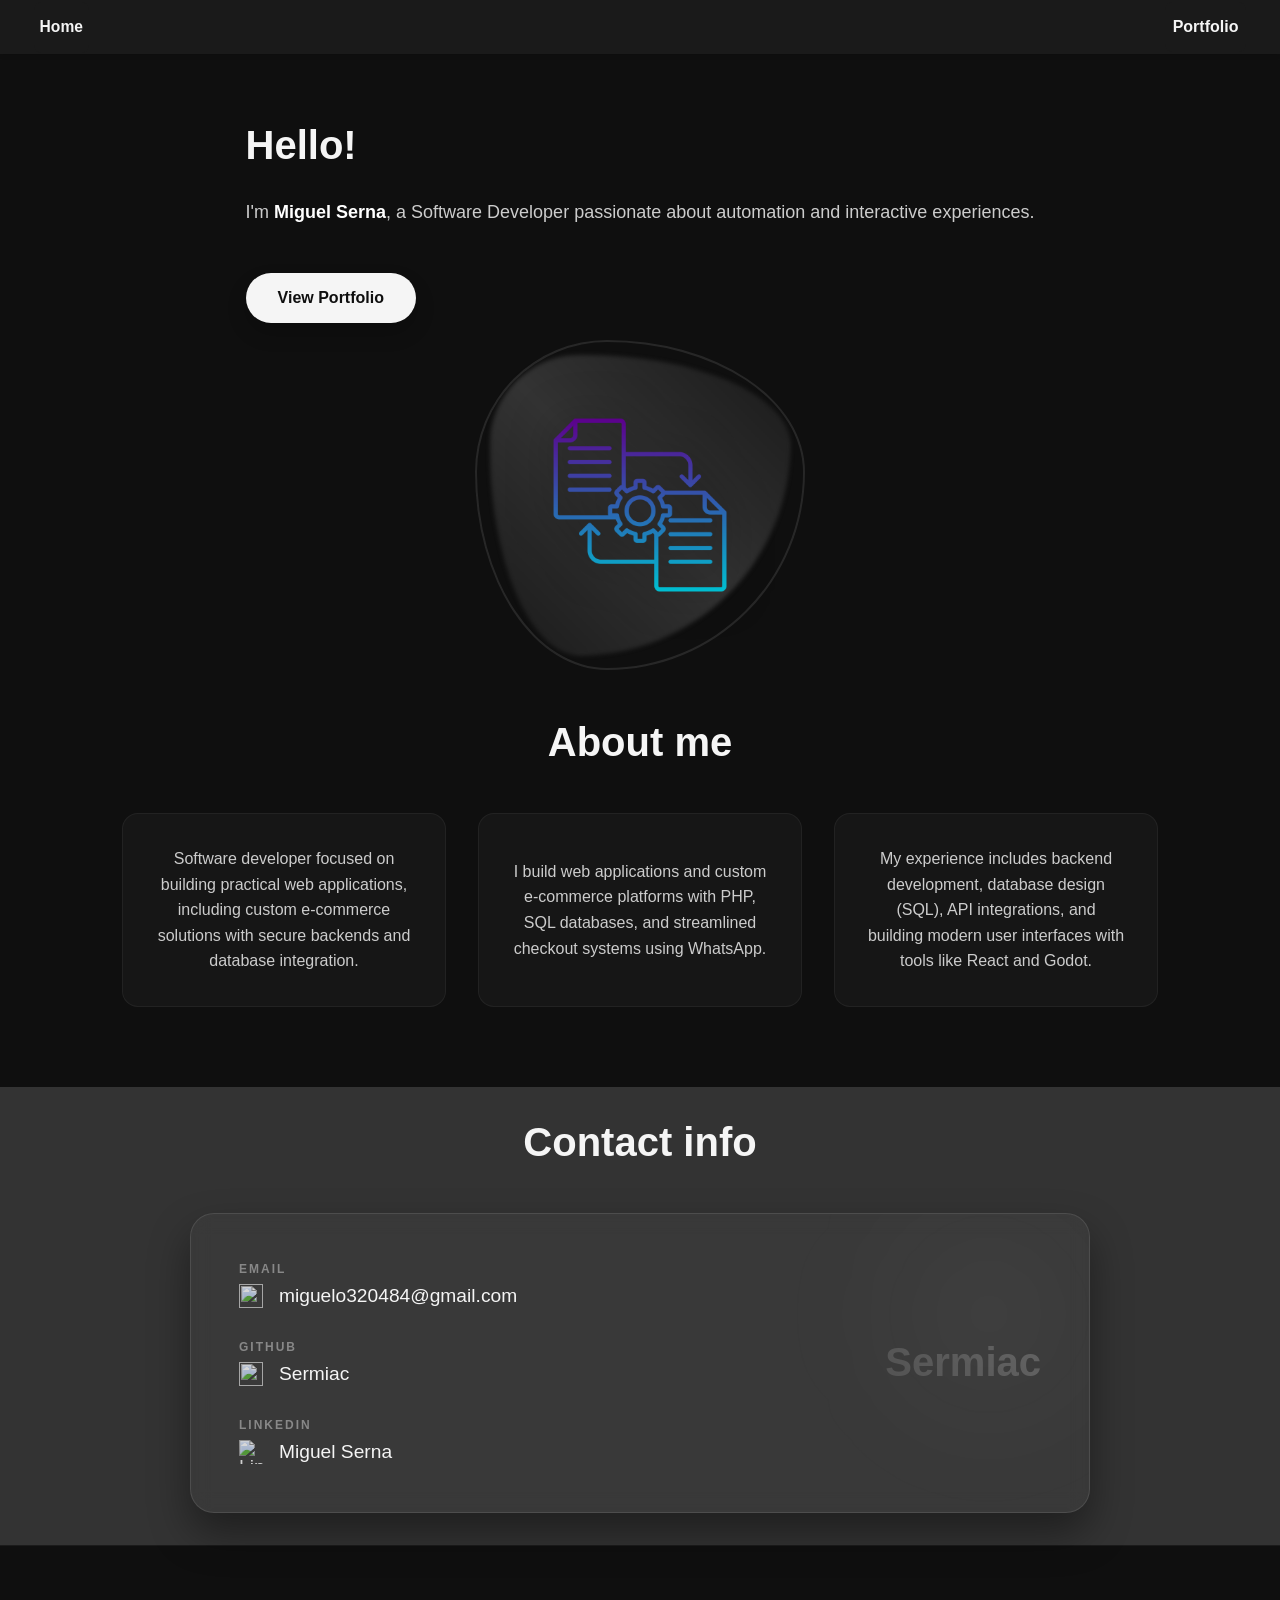
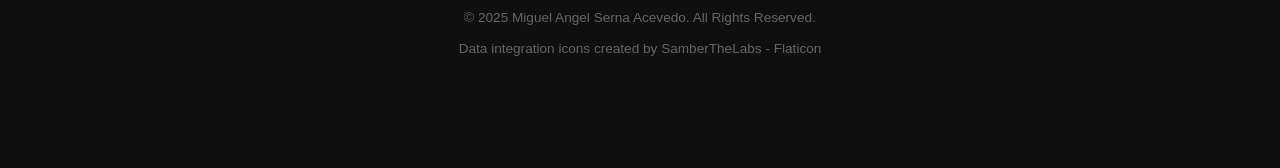
==== commit 57a9efbb: "Updated about me information" ====
--- a/index.html
+++ b/index.html
@@ -55,21 +55,22 @@
         <div class="about-grid">
           <div class="about-item">
             <p class="description">
-              Software developer passionate about automation, data-driven tools,
-              and interactive experiences.
+              Software developer focused on building practical web applications,
+              including custom e-commerce solutions with secure backends and
+              database integration.
             </p>
           </div>
           <div class="about-item">
             <p class="description">
-              I have experience building bots with Python, developing user
-              interfaces and games with Godot, managing databases (SQL), and
-              working with external APIs.
+              I build web applications and custom e-commerce platforms with PHP,
+              SQL databases, and streamlined checkout systems using WhatsApp.
             </p>
           </div>
           <div class="about-item">
             <p class="description">
-              I build complete web applications using React, integrating backend
-              and frontend securely with reliable data flows.
+              My experience includes backend development, database design (SQL),
+              API integrations, and building modern user interfaces with tools
+              like React and Godot.
             </p>
           </div>
         </div>
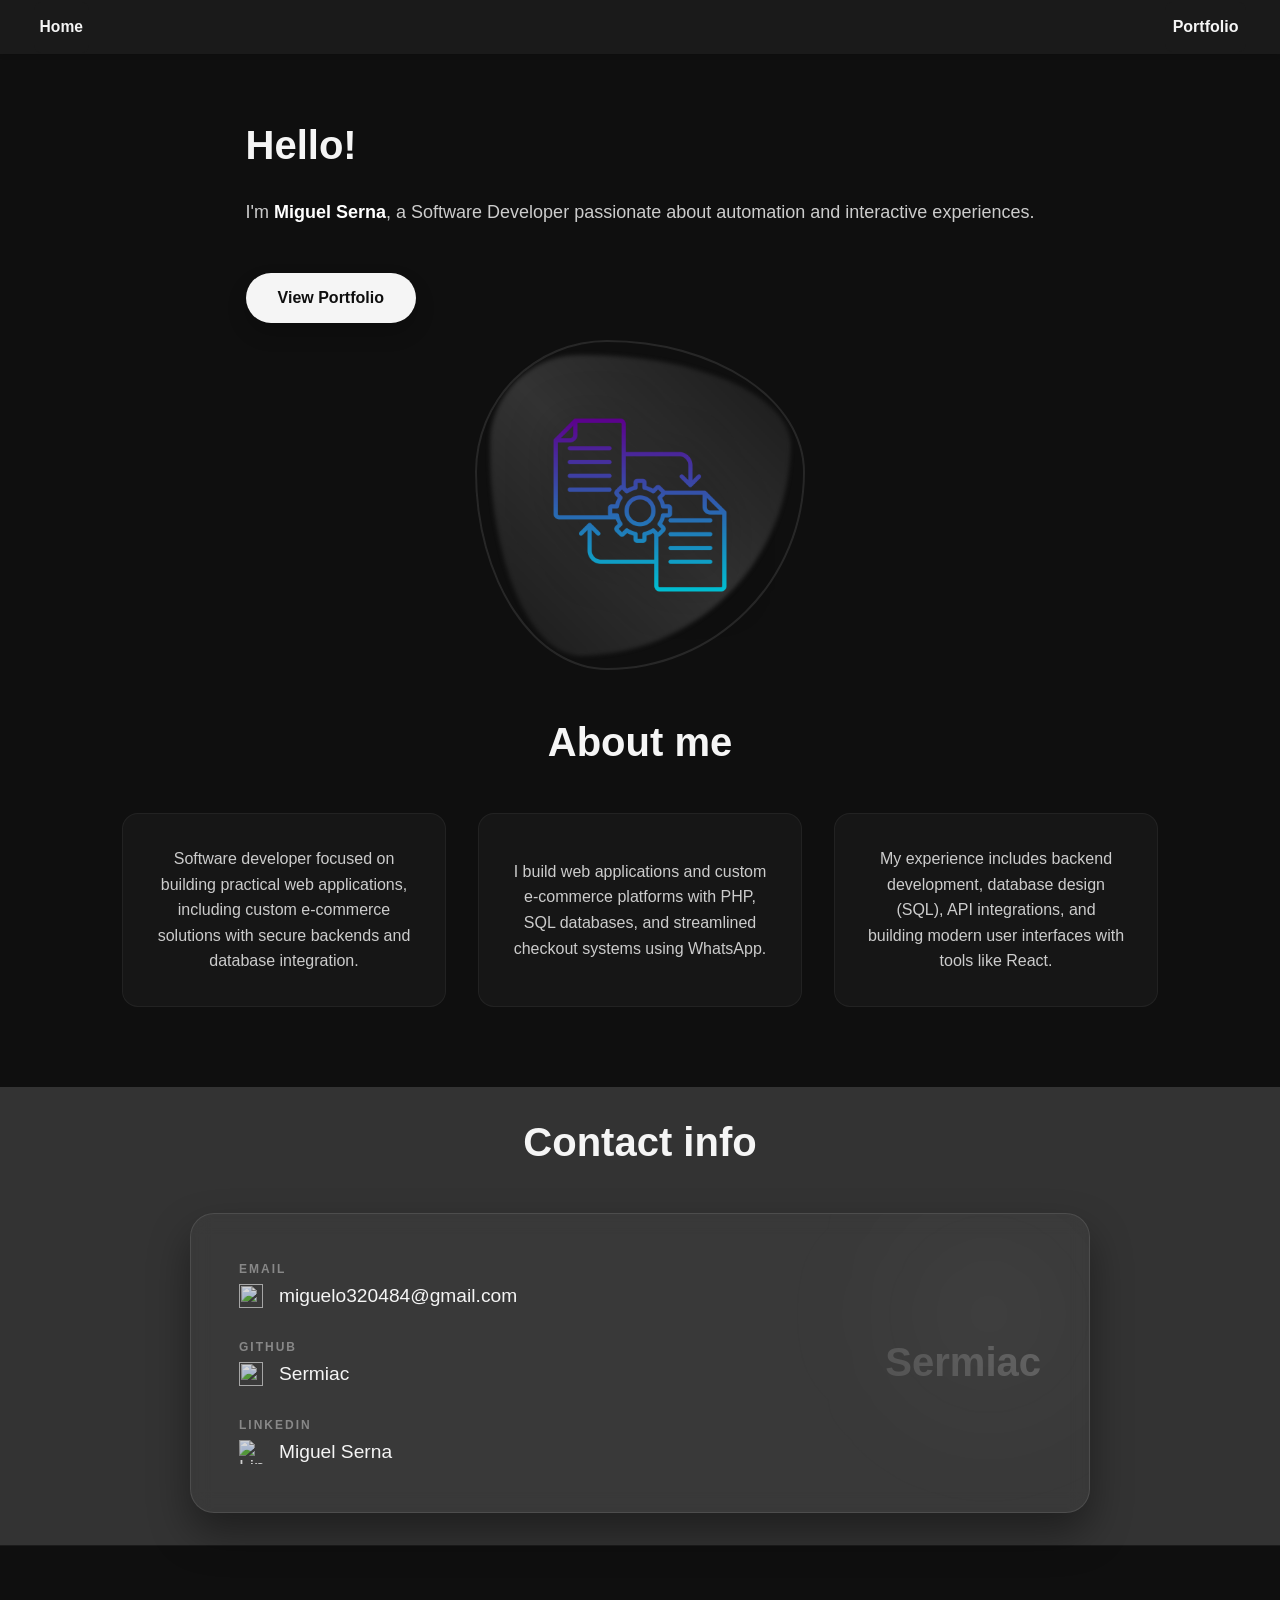
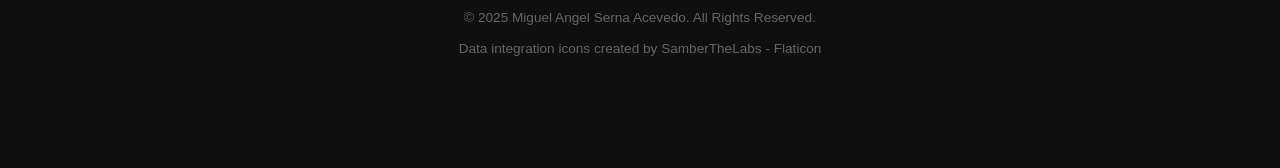
==== commit 20cfa73c: "Updated about me info" ====
--- a/index.html
+++ b/index.html
@@ -70,7 +70,7 @@
             <p class="description">
               My experience includes backend development, database design (SQL),
               API integrations, and building modern user interfaces with tools
-              like React and Godot.
+              like React.
             </p>
           </div>
         </div>
